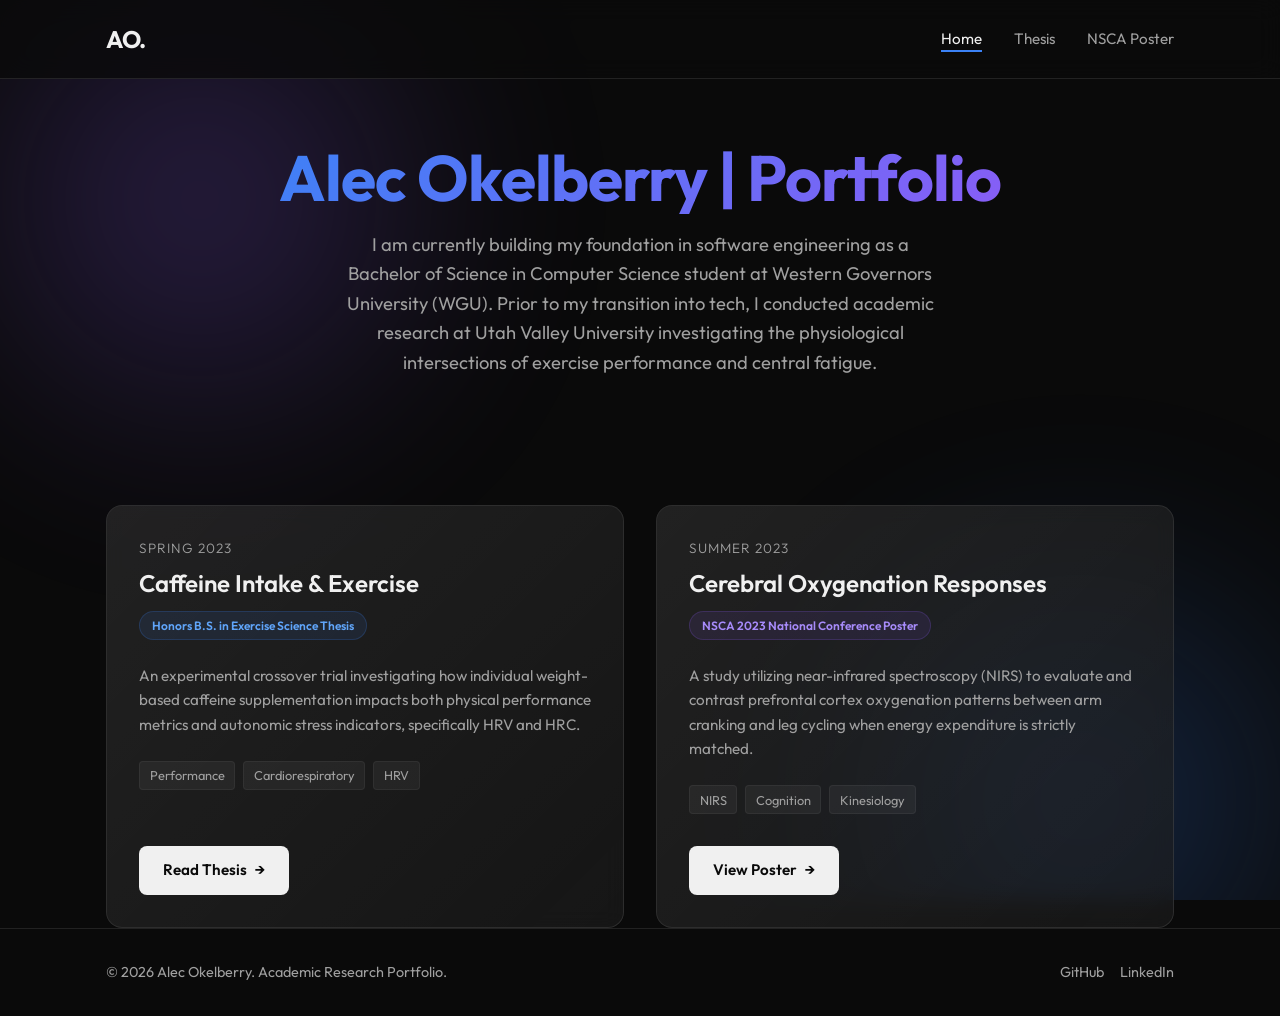
==== index.html @ 8c82c138 "Initial upload of D276 research portfolio with vanilla HTML/CSS/JS" ====
<!DOCTYPE html>
<html lang="en">
<head>
    <meta charset="UTF-8">
    <meta name="viewport" content="width=device-width, initial-scale=1.0">
    <title>Alec Okelberry | UVU Research Portfolio</title>
    <meta name="description" content="Academic research by Alec Okelberry investigating the physiological intersections of ergogenic aids, central fatigue, and physical performance.">
    <!-- Google Fonts -->
    <link rel="preconnect" href="https://fonts.googleapis.com">
    <link rel="preconnect" href="https://fonts.gstatic.com" crossorigin>
    <link href="https://fonts.googleapis.com/css2?family=Outfit:wght@300;400;600;700&display=swap" rel="stylesheet">
    <link rel="stylesheet" href="style.css">
</head>
<body>
    <div class="background-effects">
        <div class="glow glow-1"></div>
        <div class="glow glow-2"></div>
    </div>

    <nav class="navbar">
        <div class="container nav-content">
            <a href="index.html" class="logo">AO.</a>
            <ul class="nav-links">
                <li><a href="index.html" class="active">Home</a></li>
                <li><a href="thesis.html">Thesis</a></li>
                <li><a href="nsca-poster.html">NSCA Poster</a></li>
            </ul>
        </div>
    </nav>

    <main class="container">
        <section class="hero slide-up">
            <h1 class="text-gradient">Alec Okelberry | Portfolio</h1>
            <p class="subtitle">I am currently building my foundation in software engineering as a Bachelor of Science in Computer Science student at Western Governors University (WGU). Prior to my transition into tech, I conducted academic research at Utah Valley University investigating the physiological intersections of exercise performance and central fatigue.</p>
        </section>

        <section class="projects-grid">
            <article class="project-card fade-in delay-1">
                <div class="card-content">
                    <div class="card-header">
                        <span class="date">Spring 2023</span>
                        <h2>Caffeine Intake & Exercise</h2>
                        <span class="badge">Honors B.S. in Exercise Science Thesis</span>
                    </div>
                    <p>An experimental crossover trial investigating how individual weight-based caffeine supplementation impacts both physical performance metrics and autonomic stress indicators, specifically HRV and HRC.</p>
                    <div class="tags">
                        <span class="tag">Performance</span>
                        <span class="tag">Cardiorespiratory</span>
                        <span class="tag">HRV</span>
                    </div>
                </div>
                <div class="card-footer">
                    <a href="thesis.html" class="btn btn-primary">Read Thesis <span class="arrow">→</span></a>
                </div>
            </article>

            <article class="project-card fade-in delay-2">
                <div class="card-content">
                    <div class="card-header">
                        <span class="date">Summer 2023</span>
                        <h2>Cerebral Oxygenation Responses</h2>
                        <span class="badge poster-badge">NSCA 2023 National Conference Poster</span>
                    </div>
                    <p>A study utilizing near-infrared spectroscopy (NIRS) to evaluate and contrast prefrontal cortex oxygenation patterns between arm cranking and leg cycling when energy expenditure is strictly matched.</p>
                    <div class="tags">
                        <span class="tag">NIRS</span>
                        <span class="tag">Cognition</span>
                        <span class="tag">Kinesiology</span>
                    </div>
                </div>
                <div class="card-footer">
                    <a href="nsca-poster.html" class="btn btn-primary">View Poster <span class="arrow">→</span></a>
                </div>
            </article>
        </section>
    </main>

    <footer>
        <div class="container footer-content">
            <p>&copy; 2026 Alec Okelberry. Academic Research Portfolio.</p>
            <div class="social-links">
                <a href="https://github.com/alecokelberry" target="_blank" rel="noopener noreferrer">GitHub</a>
                <a href="https://www.linkedin.com/in/alec-okelberry-001829376/" target="_blank" rel="noopener noreferrer">LinkedIn</a>
            </div>
        </div>
    </footer>
    <script src="scripts.js"></script>
</body>
</html>
---- style.css ----
:root {
  /* Dark Mode Colors */
  --clr-bg: #0a0a0a;
  --clr-bg-surface: rgba(23, 23, 23, 0.7);
  --clr-bg-card: rgba(30, 30, 30, 0.6);
  --clr-border: rgba(255, 255, 255, 0.1);

  --clr-text: #f0f0f0;
  --clr-text-muted: #a0a0a0;

  --clr-accent: #3b82f6; /* Primary Blue */
  --clr-accent-glow: rgba(59, 130, 246, 0.4);
  --clr-accent-secondary: #8b5cf6; /* Purple highlight */

  /* Typography */
  --font-main: "Outfit", sans-serif;

  /* Spacing */
  --space-sm: 0.5rem;
  --space-md: 1rem;
  --space-lg: 2rem;
  --space-xl: 4rem;

  /* Transitions */
  --transition-fast: 0.2s ease;
  --transition-smooth: 0.4s cubic-bezier(0.16, 1, 0.3, 1);
}

* {
  margin: 0;
  padding: 0;
  box-sizing: border-box;
}

body {
  font-family: var(--font-main);
  background-color: var(--clr-bg);
  color: var(--clr-text);
  line-height: 1.6;
  overflow-x: hidden;
  position: relative;
  min-height: 100vh;
  display: flex;
  flex-direction: column;
}

/* Background Effects */
.background-effects {
  position: fixed;
  top: 0;
  left: 0;
  width: 100vw;
  height: 100vh;
  z-index: -1;
  overflow: hidden;
  pointer-events: none;
}

.glow {
  position: absolute;
  width: 600px;
  height: 600px;
  border-radius: 50%;
  filter: blur(100px);
  opacity: 0.3;
}

.glow-1 {
  top: -100px;
  left: -100px;
  background: radial-gradient(
    circle,
    var(--clr-accent-secondary) 0%,
    transparent 70%
  );
}

.glow-2 {
  bottom: -200px;
  right: -100px;
  background: radial-gradient(circle, var(--clr-accent) 0%, transparent 70%);
}

.container {
  max-width: 1100px;
  margin: 0 auto;
  padding: 0 var(--space-md);
  width: 100%;
}

/* Navigation */
.navbar {
  background: rgba(10, 10, 10, 0.8);
  backdrop-filter: blur(12px);
  -webkit-backdrop-filter: blur(12px);
  border-bottom: 1px solid var(--clr-border);
  position: sticky;
  top: 0;
  z-index: 100;
  padding: 1.25rem 0;
}

.nav-content {
  display: flex;
  justify-content: space-between;
  align-items: center;
}

.logo {
  font-size: 1.5rem;
  font-weight: 700;
  color: var(--clr-text);
  text-decoration: none;
  letter-spacing: -1px;
}

.nav-links {
  list-style: none;
  display: flex;
  gap: var(--space-lg);
}

.nav-links a {
  color: var(--clr-text-muted);
  text-decoration: none;
  font-weight: 400;
  font-size: 0.95rem;
  transition: var(--transition-fast);
  position: relative;
}

.nav-links a:hover,
.nav-links a.active {
  color: var(--clr-text);
}

.nav-links a::after {
  content: "";
  position: absolute;
  width: 0;
  height: 2px;
  bottom: -4px;
  left: 0;
  background-color: var(--clr-accent);
  transition: var(--transition-smooth);
}

.nav-links a.active::after,
.nav-links a:hover::after {
  width: 100%;
}

/* Main Content */
main {
  flex: 1;
  padding: var(--space-xl) 0;
}

/* Hero Section */
.hero {
  text-align: center;
  max-width: 800px;
  margin: 0 auto var(--space-xl);
  padding: var(--space-xl) 0;
}

.hero h1 {
  font-size: clamp(2.5rem, 5vw, 4rem);
  font-weight: 700;
  line-height: 1.1;
  margin-bottom: var(--space-md);
  letter-spacing: -1px;
}

.text-gradient {
  background: linear-gradient(
    135deg,
    var(--clr-accent),
    var(--clr-accent-secondary)
  );
  -webkit-background-clip: text;
  -webkit-text-fill-color: transparent;
  background-clip: text;
}

.subtitle {
  font-size: 1.15rem;
  color: var(--clr-text-muted);
  max-width: 600px;
  margin: 0 auto;
}

/* Grid Layout */
.projects-grid {
  display: grid;
  grid-template-columns: repeat(auto-fit, minmax(350px, 1fr));
  gap: var(--space-lg);
}

/* Card styling with blur effect */
.project-card {
  background: var(--clr-bg-card);
  border: 1px solid var(--clr-border);
  border-radius: 16px;
  padding: 2rem;
  display: flex;
  flex-direction: column;
  height: 100%;
  transition: var(--transition-smooth);
  backdrop-filter: blur(10px);
  -webkit-backdrop-filter: blur(10px);
  position: relative;
  overflow: hidden;
}

.project-card::before {
  content: "";
  position: absolute;
  top: 0;
  left: 0;
  width: 100%;
  height: 100%;
  background: linear-gradient(
    135deg,
    rgba(255, 255, 255, 0.05) 0%,
    rgba(255, 255, 255, 0) 100%
  );
  z-index: 1;
  pointer-events: none;
}

.project-card:hover {
  transform: translateY(-5px);
  border-color: rgba(255, 255, 255, 0.2);
  box-shadow:
    0 20px 40px rgba(0, 0, 0, 0.4),
    0 0 20px var(--clr-accent-glow);
}

.card-content {
  flex: 1;
  z-index: 2;
}

.card-header {
  margin-bottom: 1.5rem;
}

.date {
  font-size: 0.85rem;
  color: var(--clr-text-muted);
  font-weight: 300;
  letter-spacing: 1px;
  text-transform: uppercase;
  display: block;
  margin-bottom: 0.5rem;
}

.project-card h2 {
  font-size: 1.5rem;
  font-weight: 600;
  margin-bottom: 0.75rem;
  line-height: 1.3;
}

.badge {
  display: inline-block;
  padding: 0.25rem 0.75rem;
  border-radius: 20px;
  font-size: 0.75rem;
  font-weight: 600;
  background: rgba(59, 130, 246, 0.1);
  color: #60a5fa;
  border: 1px solid rgba(59, 130, 246, 0.2);
}

.poster-badge {
  background: rgba(139, 92, 246, 0.1);
  color: #a78bfa;
  border: 1px solid rgba(139, 92, 246, 0.2);
}

.project-card p {
  color: var(--clr-text-muted);
  font-size: 0.95rem;
  margin-bottom: 1.5rem;
}

.tags {
  display: flex;
  flex-wrap: wrap;
  gap: 0.5rem;
  margin-bottom: 2rem;
}

.tag {
  font-size: 0.8rem;
  color: var(--clr-text-muted);
  background: rgba(255, 255, 255, 0.05);
  padding: 0.2rem 0.6rem;
  border-radius: 4px;
  border: 1px solid rgba(255, 255, 255, 0.05);
}

.card-footer {
  z-index: 2;
  margin-top: auto;
}

/* Buttons */
.btn {
  display: inline-flex;
  align-items: center;
  gap: 0.5rem;
  text-decoration: none;
  font-weight: 600;
  font-size: 0.95rem;
  padding: 0.75rem 1.5rem;
  border-radius: 8px;
  transition: var(--transition-fast);
}

.btn-primary {
  background: var(--clr-text);
  color: var(--clr-bg);
}

.btn-primary:hover {
  background: #e0e0e0;
  transform: scale(1.02);
}

.arrow {
  transition: transform 0.2s ease;
}

.btn-primary:hover .arrow {
  transform: translateX(4px);
}

/* Styles for the individual research pages */
.article-header {
  margin-bottom: var(--space-xl);
  text-align: center;
  max-width: 800px;
  margin-inline: auto;
}

.article-header h1 {
  font-size: clamp(2rem, 4vw, 3rem);
  line-height: 1.2;
  margin-bottom: var(--space-md);
}

.meta-info {
  color: var(--clr-text-muted);
  font-size: 0.95rem;
  display: flex;
  justify-content: center;
  gap: 1rem;
  align-items: center;
  flex-wrap: wrap;
}

.meta-info span {
  display: flex;
  align-items: center;
}

.meta-info span:not(:last-child)::after {
  content: "•";
  margin-left: 1rem;
  color: var(--clr-border);
}

.content-wrapper {
  max-width: 800px;
  margin: 0 auto;
}

.content-section {
  background: var(--clr-bg-card);
  border: 1px solid var(--clr-border);
  border-radius: 16px;
  padding: clamp(1.5rem, 5vw, 3rem);
  margin-bottom: var(--space-lg);
  backdrop-filter: blur(10px);
}

.content-section h2 {
  font-size: 1.75rem;
  margin-bottom: 1.5rem;
  color: var(--clr-text);
  border-bottom: 1px solid var(--clr-border);
  padding-bottom: 0.5rem;
}

.content-section h3 {
  font-size: 1.25rem;
  margin: 1.5rem 0 0.75rem;
  color: #e0e0e0;
}

.content-section p {
  color: var(--clr-text-muted);
  margin-bottom: 1rem;
  font-size: 1.05rem;
}

.content-section ul,
.content-section ol {
  color: var(--clr-text-muted);
  margin-bottom: 1.5rem;
  padding-left: 1.5rem;
}

.content-section li {
  margin-bottom: 0.5rem;
  font-size: 1.05rem;
}

.highlight-box {
  background: rgba(59, 130, 246, 0.05);
  border-left: 4px solid var(--clr-accent);
  padding: 1.5rem;
  border-radius: 0 8px 8px 0;
  margin: 2rem 0;
}

.highlight-box h4 {
  color: var(--clr-accent);
  margin-bottom: 0.5rem;
  font-size: 1.1rem;
}

/* Footer */
footer {
  border-top: 1px solid var(--clr-border);
  padding: 2rem 0;
  margin-top: auto;
}

.footer-content {
  display: flex;
  justify-content: space-between;
  align-items: center;
  color: var(--clr-text-muted);
  font-size: 0.9rem;
}

.social-links {
  display: flex;
  gap: 1rem;
}

.social-links a {
  color: var(--clr-text-muted);
  text-decoration: none;
  transition: var(--transition-fast);
}

.social-links a:hover {
  color: var(--clr-text);
}

/* Animations */
/* Set initial state for elements before they scroll into view */
.slide-up {
  opacity: 0;
  transform: translateY(30px);
}

/* Trigger animation when JS adds the is-visible class */
.slide-up.is-visible {
  animation: slideUp 0.8s cubic-bezier(0.16, 1, 0.3, 1) forwards;
}

.fade-in {
  opacity: 0;
}

.fade-in.is-visible {
  animation: fadeIn 1s ease forwards;
}

.delay-1 {
  animation-delay: 0.2s;
}
.delay-2 {
  animation-delay: 0.4s;
}

@keyframes slideUp {
  to {
    opacity: 1;
    transform: translateY(0);
  }
}

@keyframes fadeIn {
  to {
    opacity: 1;
  }
}

/* Responsive */
@media (max-width: 768px) {
  .nav-content {
    flex-direction: column;
    gap: 1rem;
  }

  .footer-content {
    flex-direction: column;
    gap: 1rem;
    text-align: center;
  }
}
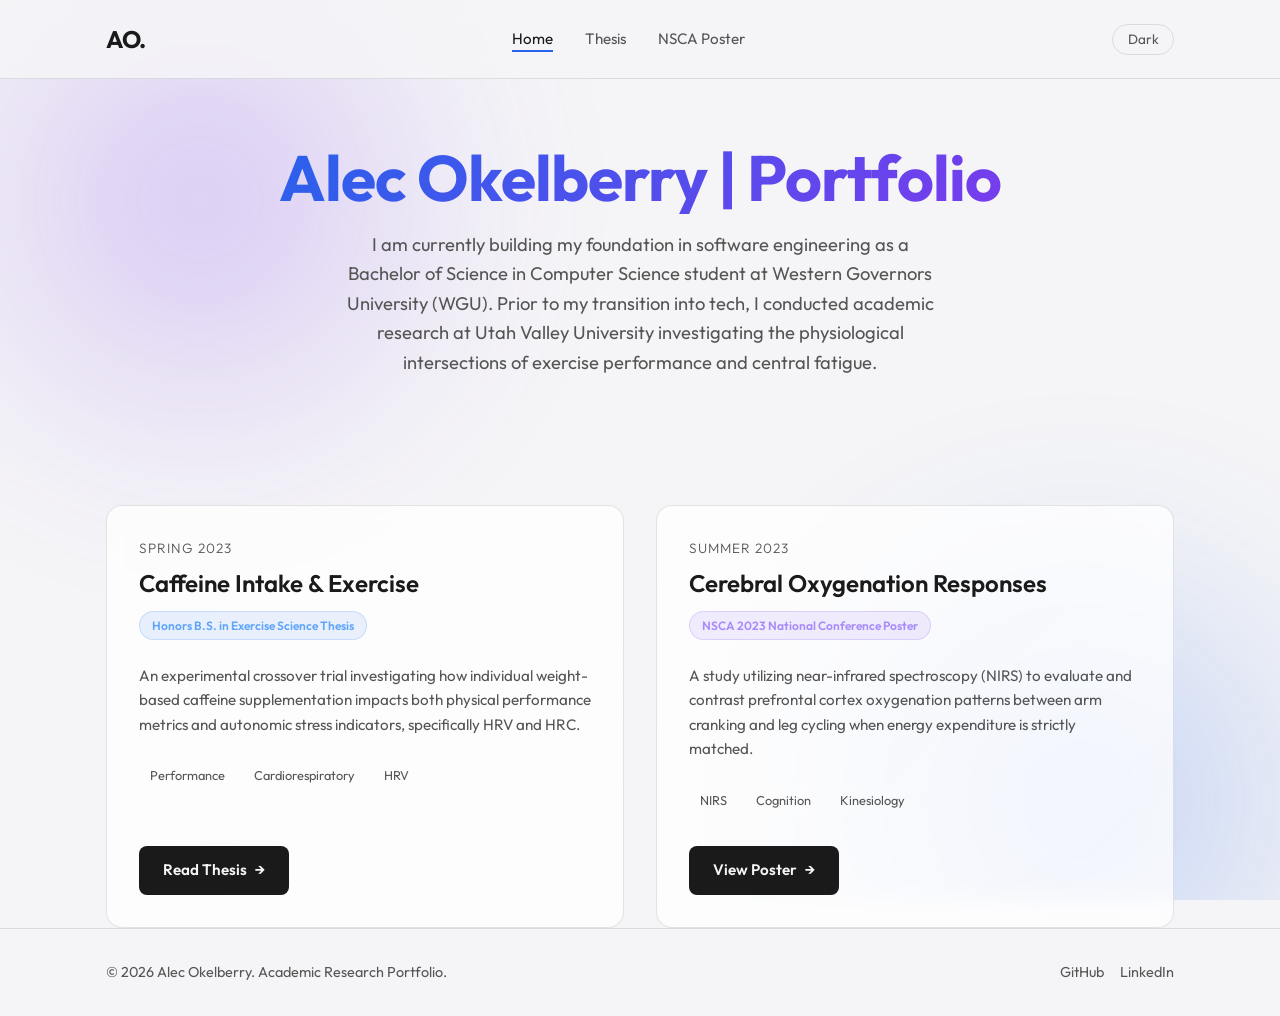
==== commit 030e7eb6: "Add light/dark mode toggle, fix sub-page title spacing, default to light mode" ====
--- a/index.html
+++ b/index.html
@@ -25,6 +25,7 @@
                 <li><a href="thesis.html">Thesis</a></li>
                 <li><a href="nsca-poster.html">NSCA Poster</a></li>
             </ul>
+            <button id="theme-toggle" aria-label="Toggle light/dark mode">Dark</button>
         </div>
     </nav>
 
--- a/style.css
+++ b/style.css
@@ -24,6 +24,19 @@
   /* Transitions */
   --transition-fast: 0.2s ease;
   --transition-smooth: 0.4s cubic-bezier(0.16, 1, 0.3, 1);
+}
+
+/* Light Mode Overrides */
+body.light-mode {
+  --clr-bg: #f5f5f7;
+  --clr-bg-surface: rgba(255, 255, 255, 0.8);
+  --clr-bg-card: rgba(255, 255, 255, 0.75);
+  --clr-border: rgba(0, 0, 0, 0.1);
+  --clr-text: #1a1a1a;
+  --clr-text-muted: #555555;
+  --clr-accent: #2563eb;
+  --clr-accent-glow: rgba(37, 99, 235, 0.25);
+  --clr-accent-secondary: #7c3aed;
 }
 
 * {
@@ -91,6 +104,7 @@
 /* Navigation */
 .navbar {
   background: rgba(10, 10, 10, 0.8);
+  transition: background var(--transition-fast), border-color var(--transition-fast);
   backdrop-filter: blur(12px);
   -webkit-backdrop-filter: blur(12px);
   border-bottom: 1px solid var(--clr-border);
@@ -98,6 +112,10 @@
   top: 0;
   z-index: 100;
   padding: 1.25rem 0;
+}
+
+body.light-mode .navbar {
+  background: rgba(245, 245, 247, 0.85);
 }
 
 .nav-content {
@@ -340,6 +358,7 @@
 
 /* Styles for the individual research pages */
 .article-header {
+  padding-top: var(--space-xl);
   margin-bottom: var(--space-xl);
   text-align: center;
   max-width: 800px;
@@ -503,6 +522,29 @@
   }
 }
 
+/* Theme Toggle Button */
+#theme-toggle {
+  background: none;
+  border: 1px solid var(--clr-border);
+  border-radius: 20px;
+  color: var(--clr-text-muted);
+  cursor: pointer;
+  font-family: var(--font-main);
+  font-size: 0.85rem;
+  padding: 0.35rem 0.9rem;
+  display: flex;
+  align-items: center;
+  gap: 0.4rem;
+  transition: color var(--transition-fast), border-color var(--transition-fast), background var(--transition-fast);
+  white-space: nowrap;
+}
+
+#theme-toggle:hover {
+  color: var(--clr-text);
+  border-color: var(--clr-accent);
+  background: var(--clr-accent-glow);
+}
+
 /* Responsive */
 @media (max-width: 768px) {
   .nav-content {
